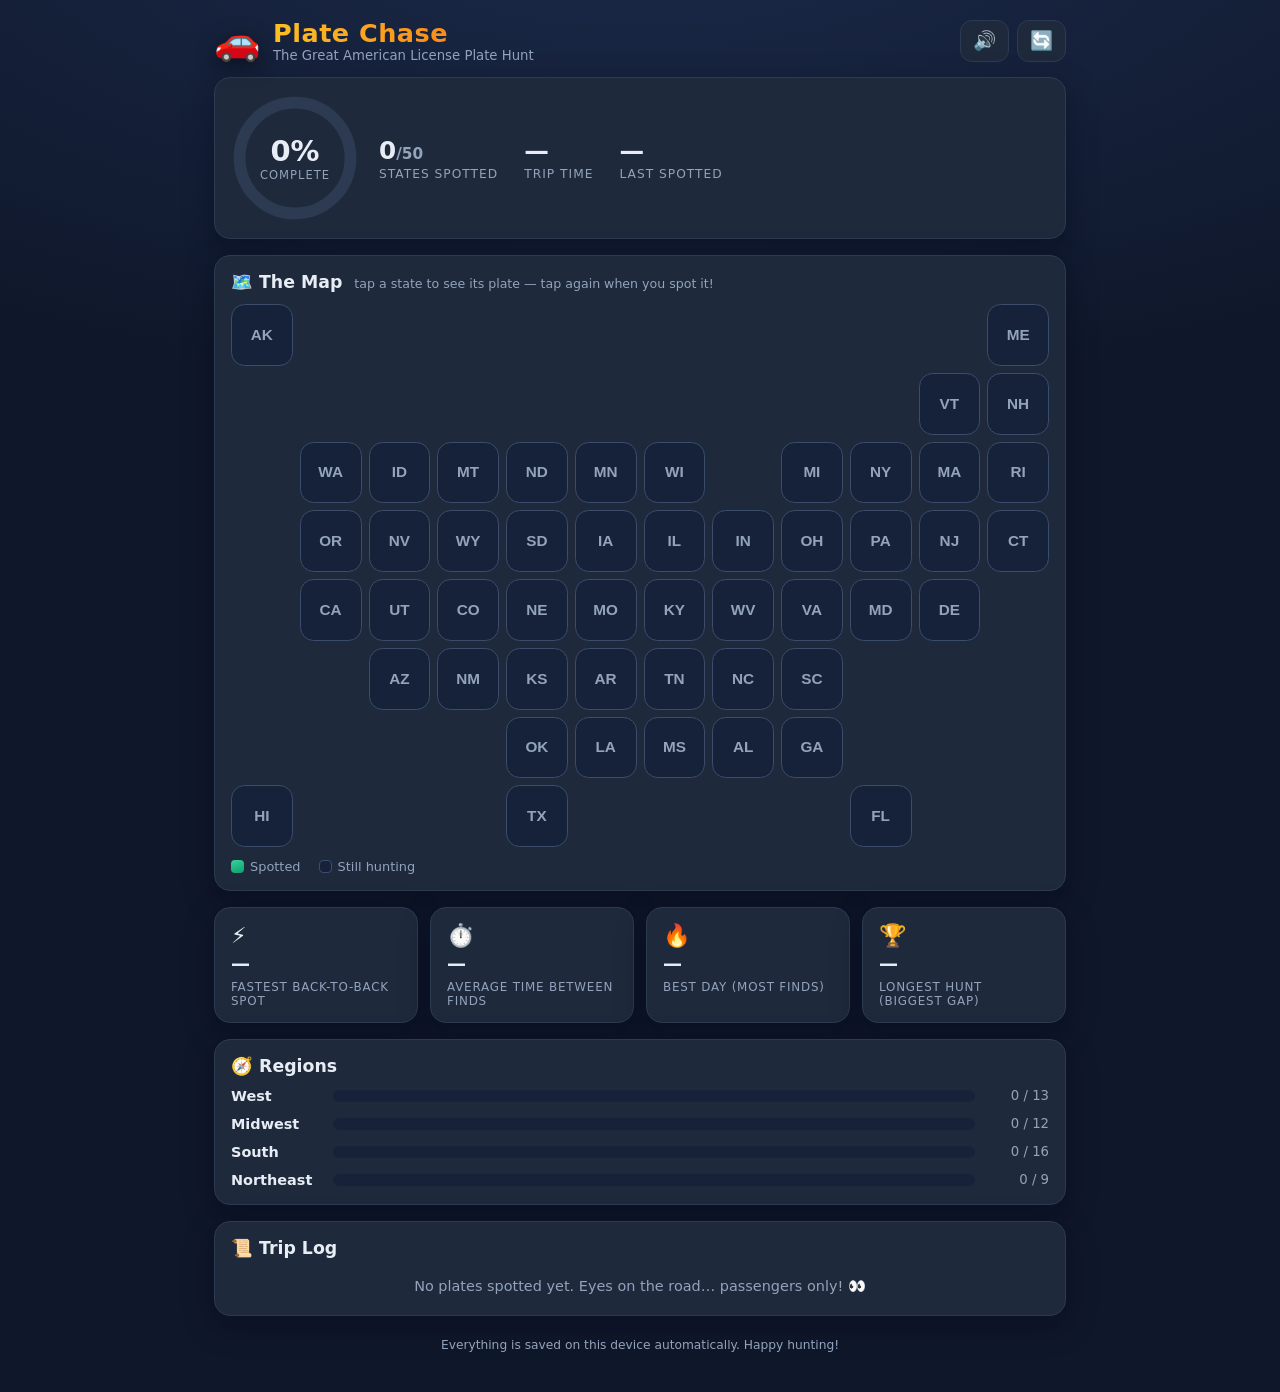
==== index.html @ 2abe46b4 "Add files via upload" ====
<!DOCTYPE html>
<html lang="en">
<head>
<meta charset="UTF-8">
<meta name="viewport" content="width=device-width, initial-scale=1.0, viewport-fit=cover">
<meta name="theme-color" content="#0f172a">
<title>Plate Chase — The License Plate Game</title>
<link rel="icon" href="data:image/svg+xml,<svg xmlns=%22http://www.w3.org/2000/svg%22 viewBox=%220 0 100 100%22><text y=%22.9em%22 font-size=%2290%22>🚗</text></svg>">
<link rel="stylesheet" href="styles.css">
</head>
<body>

<header class="topbar">
  <div class="brand">
    <span class="brand-car">🚗</span>
    <div>
      <h1>Plate Chase</h1>
      <p class="tagline">The Great American License Plate Hunt</p>
    </div>
  </div>
  <div class="topbar-actions">
    <button id="btnSound" class="icon-btn" title="Toggle sound">🔊</button>
    <button id="btnReset" class="icon-btn" title="Start a new trip">🔄</button>
  </div>
</header>

<main>
  <!-- Hero progress -->
  <section class="hero card">
    <div class="progress-ring-wrap">
      <svg class="progress-ring" viewBox="0 0 120 120">
        <circle class="ring-bg" cx="60" cy="60" r="52"/>
        <circle id="ringFill" class="ring-fill" cx="60" cy="60" r="52"/>
      </svg>
      <div class="ring-label">
        <span id="pctBig">0%</span>
        <span class="ring-sub">complete</span>
      </div>
    </div>
    <div class="hero-stats">
      <div class="hero-stat">
        <span id="foundCount" class="hero-num">0<small>/50</small></span>
        <span class="hero-cap">states spotted</span>
      </div>
      <div class="hero-stat">
        <span id="tripTime" class="hero-num">—</span>
        <span class="hero-cap">trip time</span>
      </div>
      <div class="hero-stat">
        <span id="lastFind" class="hero-num">—</span>
        <span class="hero-cap">last spotted</span>
      </div>
    </div>
  </section>

  <!-- Map -->
  <section class="card">
    <h2 class="card-title">🗺️ The Map <span class="hint">tap a state to see its plate — tap again when you spot it!</span></h2>
    <div id="map" class="tile-map" role="grid" aria-label="United States map"></div>
    <div class="legend">
      <span class="legend-item"><span class="swatch swatch-found"></span>Spotted</span>
      <span class="legend-item"><span class="swatch swatch-open"></span>Still hunting</span>
    </div>
  </section>

  <!-- Stat cards -->
  <section class="stats-grid">
    <div class="card stat-card">
      <span class="stat-icon">⚡</span>
      <span id="statFastest" class="stat-val">—</span>
      <span class="stat-cap">fastest back-to-back spot</span>
    </div>
    <div class="card stat-card">
      <span class="stat-icon">⏱️</span>
      <span id="statPace" class="stat-val">—</span>
      <span class="stat-cap">average time between finds</span>
    </div>
    <div class="card stat-card">
      <span class="stat-icon">🔥</span>
      <span id="statBestDay" class="stat-val">—</span>
      <span class="stat-cap">best day (most finds)</span>
    </div>
    <div class="card stat-card">
      <span class="stat-icon">🏆</span>
      <span id="statRarest" class="stat-val">—</span>
      <span class="stat-cap">longest hunt (biggest gap)</span>
    </div>
  </section>

  <!-- Region progress -->
  <section class="card">
    <h2 class="card-title">🧭 Regions</h2>
    <div id="regions" class="regions"></div>
  </section>

  <!-- History -->
  <section class="card">
    <h2 class="card-title">📜 Trip Log</h2>
    <ol id="history" class="history"></ol>
    <p id="historyEmpty" class="empty-note">No plates spotted yet. Eyes on the road… passengers only! 👀</p>
  </section>

  <footer class="foot">Everything is saved on this device automatically. Happy hunting!</footer>
</main>

<!-- State detail modal -->
<div id="overlay" class="overlay hidden">
  <div class="modal card" role="dialog" aria-modal="true">
    <button id="modalClose" class="modal-close" aria-label="Close">✕</button>
    <div id="modalBody"></div>
  </div>
</div>

<div id="confettiLayer" class="confetti-layer" aria-hidden="true"></div>

<script src="data.js"></script>
<script src="app.js"></script>
</body>
</html>
---- styles.css ----
/* ── Plate Chase ─────────────────────────────────────────────────────────── */
:root {
  --bg: #0f172a;
  --card: #1e293b;
  --card-edge: #2c3b52;
  --ink: #e8edf5;
  --ink-dim: #93a3bc;
  --accent: #fbbf24;
  --found: #34d399;
  --found-deep: #0e9f6e;
  --radius: 16px;
  font-size: clamp(15px, 2.2vw, 17px);
}

* { box-sizing: border-box; margin: 0; padding: 0; }

body {
  font-family: system-ui, -apple-system, "Segoe UI", Roboto, sans-serif;
  background: var(--bg);
  background-image: radial-gradient(1200px 500px at 50% -100px, #1b2a4a, transparent);
  color: var(--ink);
  min-height: 100vh;
  -webkit-tap-highlight-color: transparent;
}

main {
  max-width: 880px;
  margin: 0 auto;
  padding: 0 14px 40px;
  display: flex;
  flex-direction: column;
  gap: 16px;
}

/* Top bar */
.topbar {
  max-width: 880px;
  margin: 0 auto;
  padding: 18px 14px 14px;
  display: flex;
  align-items: center;
  justify-content: space-between;
  gap: 12px;
}
.brand { display: flex; align-items: center; gap: 12px; }
.brand-car { font-size: 2.2rem; filter: drop-shadow(0 4px 10px rgba(0,0,0,.5)); }
.brand h1 {
  font-size: 1.5rem;
  letter-spacing: .5px;
  background: linear-gradient(90deg, #fbbf24, #f97316);
  -webkit-background-clip: text;
  background-clip: text;
  color: transparent;
}
.tagline { font-size: .78rem; color: var(--ink-dim); }
.topbar-actions { display: flex; gap: 8px; }
.icon-btn {
  background: var(--card);
  border: 1px solid var(--card-edge);
  border-radius: 12px;
  font-size: 1.1rem;
  padding: 9px 12px;
  cursor: pointer;
  transition: transform .15s, background .15s;
}
.icon-btn:hover { transform: translateY(-1px); background: #263650; }
.icon-btn.muted { opacity: .45; }

/* Cards */
.card {
  background: var(--card);
  border: 1px solid var(--card-edge);
  border-radius: var(--radius);
  padding: 16px;
  box-shadow: 0 10px 30px rgba(2, 6, 23, .35);
}
.card-title { font-size: 1.02rem; margin-bottom: 12px; }
.card-title .hint { font-size: .74rem; font-weight: 400; color: var(--ink-dim); margin-left: 6px; }

/* Hero */
.hero { display: flex; align-items: center; gap: 20px; flex-wrap: wrap; }
.progress-ring-wrap { position: relative; width: 128px; height: 128px; flex: 0 0 auto; }
.progress-ring { width: 100%; height: 100%; transform: rotate(-90deg); }
.ring-bg, .ring-fill { fill: none; stroke-width: 11; }
.ring-bg { stroke: #2c3b52; }
.ring-fill {
  stroke: var(--found);
  stroke-linecap: round;
  stroke-dasharray: 326.7;
  stroke-dashoffset: 326.7;
  transition: stroke-dashoffset .8s cubic-bezier(.22,1,.36,1);
}
.ring-label {
  position: absolute; inset: 0;
  display: flex; flex-direction: column; align-items: center; justify-content: center;
}
.ring-label span:first-child { font-size: 1.7rem; font-weight: 800; }
.ring-sub { font-size: .68rem; color: var(--ink-dim); text-transform: uppercase; letter-spacing: 1px; }

.hero-stats { display: flex; gap: 26px; flex-wrap: wrap; flex: 1; }
.hero-stat { display: flex; flex-direction: column; gap: 2px; }
.hero-num { font-size: 1.45rem; font-weight: 800; }
.hero-num small { font-size: .9rem; color: var(--ink-dim); font-weight: 600; }
.hero-cap { font-size: .72rem; color: var(--ink-dim); text-transform: uppercase; letter-spacing: 1px; }

/* Tile map */
.tile-map {
  display: grid;
  grid-template-columns: repeat(12, 1fr);
  gap: clamp(3px, .8vw, 7px);
}
.tile {
  aspect-ratio: 1;
  border: 1.5px solid #3b4d6b;
  border-radius: 22%;
  background: #16223a;
  color: var(--ink-dim);
  font-weight: 700;
  font-size: clamp(.55rem, 1.9vw, .9rem);
  display: flex;
  align-items: center;
  justify-content: center;
  cursor: pointer;
  transition: transform .12s, background .2s, color .2s, border-color .2s;
  position: relative;
}
.tile:hover { transform: scale(1.12); z-index: 2; border-color: var(--accent); color: var(--ink); }
.tile.found {
  background: linear-gradient(160deg, var(--found), var(--found-deep));
  border-color: var(--found);
  color: #06281c;
  box-shadow: 0 0 12px rgba(52, 211, 153, .35);
}
.tile.found::after {
  content: "✓";
  position: absolute;
  top: -2px; right: 2px;
  font-size: .55em;
  opacity: .85;
}
.tile.just-found { animation: pop .6s cubic-bezier(.22,1.6,.36,1); }
@keyframes pop { 0% { transform: scale(.4) rotate(-12deg); } 100% { transform: scale(1); } }

.legend { display: flex; gap: 18px; margin-top: 12px; font-size: .76rem; color: var(--ink-dim); }
.legend-item { display: flex; align-items: center; gap: 6px; }
.swatch { width: 13px; height: 13px; border-radius: 4px; display: inline-block; }
.swatch-found { background: linear-gradient(160deg, var(--found), var(--found-deep)); }
.swatch-open { background: #16223a; border: 1.5px solid #3b4d6b; }

/* Stat cards */
.stats-grid {
  display: grid;
  grid-template-columns: repeat(auto-fit, minmax(180px, 1fr));
  gap: 12px;
}
.stat-card { display: flex; flex-direction: column; gap: 4px; padding: 14px 16px; }
.stat-icon { font-size: 1.3rem; }
.stat-val { font-size: 1.12rem; font-weight: 800; line-height: 1.25; }
.stat-cap { font-size: .7rem; color: var(--ink-dim); text-transform: uppercase; letter-spacing: .8px; }

/* Regions */
.regions { display: flex; flex-direction: column; gap: 12px; }
.region-row { display: grid; grid-template-columns: 92px 1fr 64px; align-items: center; gap: 10px; }
.region-name { font-size: .85rem; font-weight: 600; }
.region-bar { height: 12px; background: #16223a; border-radius: 99px; overflow: hidden; }
.region-fill { height: 100%; border-radius: 99px; transition: width .7s cubic-bezier(.22,1,.36,1); }
.region-count { font-size: .78rem; color: var(--ink-dim); text-align: right; }

/* History */
.history { list-style: none; display: flex; flex-direction: column; gap: 8px; }
.history li {
  display: flex; align-items: center; gap: 10px;
  background: #16223a;
  border-radius: 10px;
  padding: 8px 12px;
  font-size: .86rem;
}
.history .h-num { color: var(--ink-dim); font-size: .74rem; min-width: 24px; }
.history .h-state { font-weight: 700; flex: 1; }
.history .h-when { color: var(--ink-dim); font-size: .74rem; text-align: right; }
.history .h-gap { color: var(--found); font-size: .72rem; }
.empty-note { color: var(--ink-dim); font-size: .85rem; text-align: center; padding: 8px 0 4px; }

.foot { text-align: center; font-size: .72rem; color: var(--ink-dim); padding-top: 6px; }

/* Modal */
.overlay {
  position: fixed; inset: 0;
  background: rgba(4, 10, 24, .78);
  backdrop-filter: blur(4px);
  display: flex; align-items: center; justify-content: center;
  padding: 16px;
  z-index: 50;
  opacity: 1;
  transition: opacity .2s;
}
.overlay.hidden { opacity: 0; pointer-events: none; }
.modal {
  width: min(430px, 100%);
  max-height: 92vh;
  overflow-y: auto;
  position: relative;
  animation: rise .3s cubic-bezier(.22,1.2,.36,1);
}
@keyframes rise { from { transform: translateY(26px) scale(.96); opacity: 0; } }
.modal-close {
  position: absolute; top: 10px; right: 10px;
  background: #16223a; border: 1px solid var(--card-edge);
  color: var(--ink-dim);
  border-radius: 50%;
  width: 32px; height: 32px;
  cursor: pointer;
  font-size: .9rem;
  z-index: 2;
}

/* License plate graphic */
.plate {
  border-radius: 12px;
  padding: 12px 14px 10px;
  margin: 20px 0 16px;
  border: 3px solid rgba(0,0,0,.25);
  box-shadow:
    inset 0 0 0 2px rgba(255,255,255,.35),
    inset 0 2px 6px rgba(255,255,255,.4),
    inset 0 -3px 8px rgba(0,0,0,.18),
    0 10px 22px rgba(0,0,0,.45);
  text-align: center;
  position: relative;
  user-select: none;
}
.plate::before, .plate::after {
  content: "";
  position: absolute;
  top: 9px;
  width: 9px; height: 9px;
  border-radius: 50%;
  background: radial-gradient(circle at 35% 35%, #cfd6df, #6b7482 70%);
  box-shadow: inset 0 1px 2px rgba(0,0,0,.5);
}
.plate::before { left: 12%; }
.plate::after { right: 12%; }
.plate-state {
  font-size: .95rem;
  font-weight: 800;
  text-transform: uppercase;
  letter-spacing: 3.5px;
}
.plate-serial {
  font-size: 2.5rem;
  font-weight: 800;
  font-family: "Arial Narrow", "Segoe UI", sans-serif;
  letter-spacing: 5px;
  line-height: 1.2;
  margin: 4px 0 2px;
  text-shadow: 0 1px 0 rgba(255,255,255,.35), 0 -1px 1px rgba(0,0,0,.25);
}
.plate-slogan {
  font-size: .72rem;
  font-weight: 700;
  text-transform: uppercase;
  letter-spacing: 2px;
  opacity: .9;
}

/* Modal facts */
.modal-nick { text-align: center; color: var(--ink-dim); font-size: .82rem; margin-top: -8px; }
.facts {
  display: grid;
  grid-template-columns: 1fr 1fr;
  gap: 10px;
  margin: 16px 0;
}
.fact {
  background: #16223a;
  border-radius: 12px;
  padding: 10px 12px;
  display: flex; flex-direction: column; gap: 2px;
}
.fact-label { font-size: .64rem; color: var(--ink-dim); text-transform: uppercase; letter-spacing: 1px; }
.fact-val { font-size: .88rem; font-weight: 700; }

.spot-btn {
  width: 100%;
  padding: 14px;
  border: none;
  border-radius: 14px;
  background: linear-gradient(90deg, #fbbf24, #f97316);
  color: #241203;
  font-size: 1.05rem;
  font-weight: 800;
  cursor: pointer;
  transition: transform .12s, filter .12s;
}
.spot-btn:hover { transform: translateY(-2px); filter: brightness(1.06); }
.spot-btn:active { transform: scale(.97); }

.found-banner {
  text-align: center;
  background: rgba(52, 211, 153, .12);
  border: 1px solid rgba(52, 211, 153, .4);
  color: var(--found);
  border-radius: 12px;
  padding: 10px;
  font-size: .86rem;
  font-weight: 600;
}
.undo-link {
  display: block;
  margin: 10px auto 0;
  background: none; border: none;
  color: var(--ink-dim);
  font-size: .74rem;
  text-decoration: underline;
  cursor: pointer;
}

/* Confetti */
.confetti-layer { position: fixed; inset: 0; pointer-events: none; z-index: 60; overflow: hidden; }
.confetti-bit {
  position: absolute;
  top: -14px;
  width: 9px; height: 14px;
  border-radius: 2px;
  animation: fall linear forwards;
}
@keyframes fall {
  to { transform: translateY(105vh) rotate(720deg); opacity: .7; }
}

@media (max-width: 560px) {
  .hero { gap: 14px; }
  .hero-stats { gap: 16px; }
  .facts { grid-template-columns: 1fr 1fr; }
  .region-row { grid-template-columns: 78px 1fr 56px; }
}
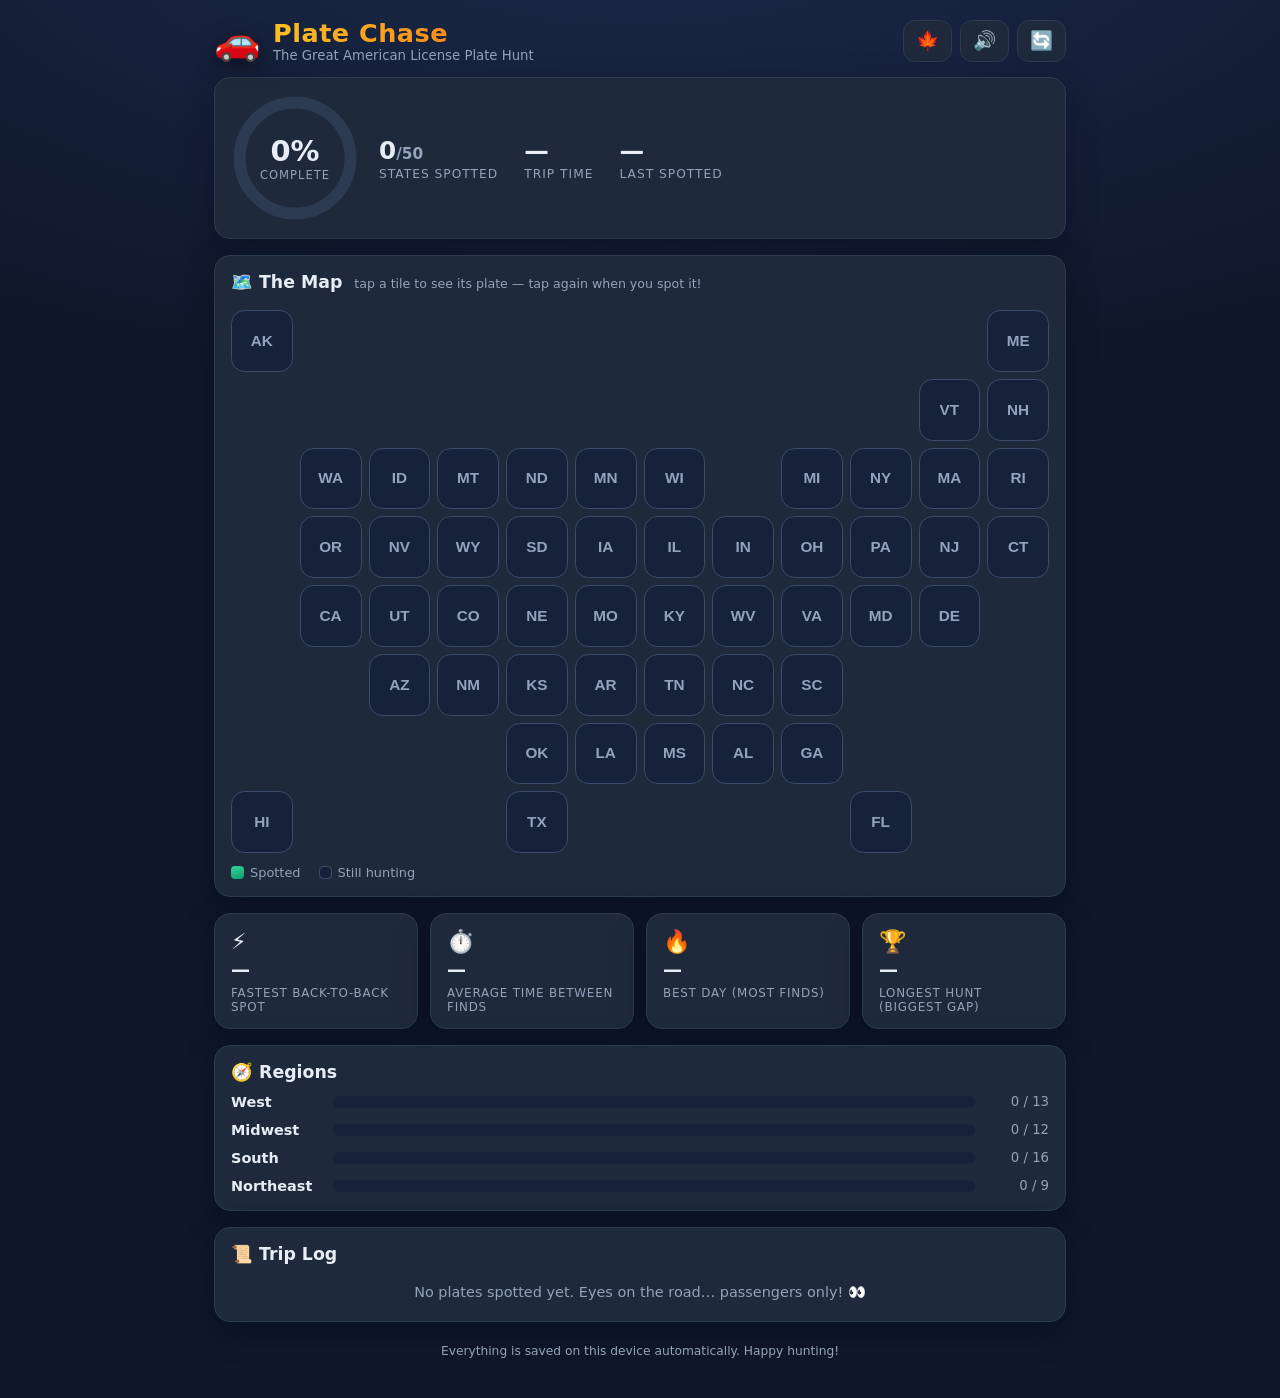
==== commit 9b92d836: "Added Canada Expanded the game to include Canada as well as the US. Also made a Canada specific spot" ====
--- a/index.html
+++ b/index.html
@@ -5,7 +5,16 @@
 <meta name="viewport" content="width=device-width, initial-scale=1.0, viewport-fit=cover">
 <meta name="theme-color" content="#0f172a">
 <title>Plate Chase — The License Plate Game</title>
-<link rel="icon" href="data:image/svg+xml,<svg xmlns=%22http://www.w3.org/2000/svg%22 viewBox=%220 0 100 100%22><text y=%22.9em%22 font-size=%2290%22>🚗</text></svg>">
+
+<link rel="manifest" href="manifest.json">
+<link rel="icon" type="image/png" sizes="32x32" href="icons/favicon-32.png">
+<link rel="icon" type="image/png" sizes="16x16" href="icons/favicon-16.png">
+<link rel="apple-touch-icon" href="icons/apple-touch-icon.png">
+<meta name="apple-mobile-web-app-capable" content="yes">
+<meta name="apple-mobile-web-app-status-bar-style" content="black-translucent">
+<meta name="apple-mobile-web-app-title" content="Plate Chase">
+<meta name="mobile-web-app-capable" content="yes">
+
 <link rel="stylesheet" href="styles.css">
 </head>
 <body>
@@ -19,6 +28,7 @@
     </div>
   </div>
   <div class="topbar-actions">
+    <button id="btnRegion" class="icon-btn" title="Game region">🍁</button>
     <button id="btnSound" class="icon-btn" title="Toggle sound">🔊</button>
     <button id="btnReset" class="icon-btn" title="Start a new trip">🔄</button>
   </div>
@@ -39,8 +49,12 @@
     </div>
     <div class="hero-stats">
       <div class="hero-stat">
-        <span id="foundCount" class="hero-num">0<small>/50</small></span>
+        <span id="foundUSCount" class="hero-num">0<small>/50</small></span>
         <span class="hero-cap">states spotted</span>
+      </div>
+      <div class="hero-stat" id="foundCAStat" style="display:none">
+        <span id="foundCACount" class="hero-num">0<small>/13</small></span>
+        <span class="hero-cap">provinces &amp; territories spotted</span>
       </div>
       <div class="hero-stat">
         <span id="tripTime" class="hero-num">—</span>
@@ -55,10 +69,21 @@
 
   <!-- Map -->
   <section class="card">
-    <h2 class="card-title">🗺️ The Map <span class="hint">tap a state to see its plate — tap again when you spot it!</span></h2>
-    <div id="map" class="tile-map" role="grid" aria-label="United States map"></div>
+    <h2 class="card-title">🗺️ The Map <span class="hint">tap a tile to see its plate — tap again when you spot it!</span></h2>
+
+    <div class="map-block" id="blockCanada" style="display:none">
+      <div class="map-block-label">🇨🇦 Canada</div>
+      <div id="mapCanada" class="tile-map" role="grid" aria-label="Canada map"></div>
+    </div>
+
+    <div class="map-block">
+      <div class="map-block-label" id="usLabel" style="display:none">🇺🇸 United States</div>
+      <div id="map" class="tile-map" role="grid" aria-label="United States map"></div>
+    </div>
+
     <div class="legend">
       <span class="legend-item"><span class="swatch swatch-found"></span>Spotted</span>
+      <span class="legend-item" id="legendCa" style="display:none"><span class="swatch swatch-found-ca"></span>Spotted (Canada)</span>
       <span class="legend-item"><span class="swatch swatch-open"></span>Still hunting</span>
     </div>
   </section>
@@ -103,11 +128,38 @@
   <footer class="foot">Everything is saved on this device automatically. Happy hunting!</footer>
 </main>
 
-<!-- State detail modal -->
+<!-- State/province detail modal -->
 <div id="overlay" class="overlay hidden">
   <div class="modal card" role="dialog" aria-modal="true">
     <button id="modalClose" class="modal-close" aria-label="Close">✕</button>
     <div id="modalBody"></div>
+  </div>
+</div>
+
+<!-- Region picker -->
+<div id="regionOverlay" class="overlay hidden">
+  <div class="modal card region-picker" role="dialog" aria-modal="true">
+    <button id="regionModalClose" class="modal-close" aria-label="Close">✕</button>
+    <h3>Game Region</h3>
+    <p class="popover-sub">Choose which plates you're hunting for on this trip.</p>
+
+    <button class="region-option" data-mode="usa">
+      <span class="region-option-emoji">🇺🇸</span>
+      <span class="region-option-text"><strong>USA Only</strong><br>50 states</span>
+      <span class="region-check">✓</span>
+    </button>
+
+    <button class="region-option" data-mode="both">
+      <span class="region-option-emoji">🇺🇸🇨🇦</span>
+      <span class="region-option-text"><strong>USA + Canada</strong><br>50 states + 13 provinces &amp; territories</span>
+      <span class="region-check">✓</span>
+    </button>
+
+    <p class="popover-note">
+      Switching modes doesn't erase anything — USA and Canada finds are tracked separately, so toggling back and forth keeps every spot you've made.
+    </p>
+
+    <button class="popover-close" id="btnRegionDone">Done</button>
   </div>
 </div>
 
--- a/styles.css
+++ b/styles.css
@@ -8,6 +8,7 @@
   --accent: #fbbf24;
   --found: #34d399;
   --found-deep: #0e9f6e;
+  --canada: #e8555f;
   --radius: 16px;
   font-size: clamp(15px, 2.2vw, 17px);
 }
@@ -26,17 +27,27 @@
 main {
   max-width: 880px;
   margin: 0 auto;
-  padding: 0 14px 40px;
+  padding:
+    0
+    calc(14px + env(safe-area-inset-right, 0px))
+    calc(40px + env(safe-area-inset-bottom, 0px))
+    calc(14px + env(safe-area-inset-left, 0px));
   display: flex;
   flex-direction: column;
   gap: 16px;
 }
 
 /* Top bar */
+/* env(safe-area-inset-*) is 0 on Android/Windows/desktop and only non-zero on
+   iOS when running standalone with viewport-fit=cover — no OS detection needed. */
 .topbar {
   max-width: 880px;
   margin: 0 auto;
-  padding: 18px 14px 14px;
+  padding:
+    calc(18px + env(safe-area-inset-top, 0px))
+    calc(14px + env(safe-area-inset-right, 0px))
+    14px
+    calc(14px + env(safe-area-inset-left, 0px));
   display: flex;
   align-items: center;
   justify-content: space-between;
@@ -103,6 +114,18 @@
 .hero-num small { font-size: .9rem; color: var(--ink-dim); font-weight: 600; }
 .hero-cap { font-size: .72rem; color: var(--ink-dim); text-transform: uppercase; letter-spacing: 1px; }
 
+/* Map blocks (Canada stacked above USA when both are shown) */
+.map-block + .map-block { margin-top: 18px; }
+.map-block-label {
+  display: flex;
+  align-items: center;
+  gap: 8px;
+  font-size: .82rem;
+  font-weight: 700;
+  color: var(--ink-dim);
+  margin-bottom: 8px;
+}
+
 /* Tile map */
 .tile-map {
   display: grid;
@@ -138,13 +161,20 @@
   font-size: .55em;
   opacity: .85;
 }
+.tile.ca.found {
+  background: linear-gradient(160deg, #f76a72, var(--canada));
+  border-color: var(--canada);
+  color: #3a0509;
+  box-shadow: 0 0 12px rgba(232, 85, 95, .35);
+}
 .tile.just-found { animation: pop .6s cubic-bezier(.22,1.6,.36,1); }
 @keyframes pop { 0% { transform: scale(.4) rotate(-12deg); } 100% { transform: scale(1); } }
 
-.legend { display: flex; gap: 18px; margin-top: 12px; font-size: .76rem; color: var(--ink-dim); }
+.legend { display: flex; gap: 18px; margin-top: 12px; font-size: .76rem; color: var(--ink-dim); flex-wrap: wrap; }
 .legend-item { display: flex; align-items: center; gap: 6px; }
 .swatch { width: 13px; height: 13px; border-radius: 4px; display: inline-block; }
 .swatch-found { background: linear-gradient(160deg, var(--found), var(--found-deep)); }
+.swatch-found-ca { background: linear-gradient(160deg, #f76a72, var(--canada)); }
 .swatch-open { background: #16223a; border: 1.5px solid #3b4d6b; }
 
 /* Stat cards */
@@ -176,9 +206,12 @@
   font-size: .86rem;
 }
 .history .h-num { color: var(--ink-dim); font-size: .74rem; min-width: 24px; }
+.h-dot { width: 8px; height: 8px; border-radius: 50%; flex-shrink: 0; background: var(--found); }
+.h-dot.ca { background: var(--canada); }
 .history .h-state { font-weight: 700; flex: 1; }
 .history .h-when { color: var(--ink-dim); font-size: .74rem; text-align: right; }
 .history .h-gap { color: var(--found); font-size: .72rem; }
+.history .h-gap.ca { color: var(--canada); }
 .empty-note { color: var(--ink-dim); font-size: .85rem; text-align: center; padding: 8px 0 4px; }
 
 .foot { text-align: center; font-size: .72rem; color: var(--ink-dim); padding-top: 6px; }
@@ -212,6 +245,64 @@
   cursor: pointer;
   font-size: .9rem;
   z-index: 2;
+}
+
+/* Region picker */
+.modal h3 { font-size: 1.1rem; margin-bottom: 6px; }
+.popover-sub { font-size: .8rem; color: var(--ink-dim); line-height: 1.5; margin-bottom: 16px; }
+.region-option {
+  display: flex;
+  align-items: center;
+  gap: 12px;
+  width: 100%;
+  text-align: left;
+  background: #16223a;
+  border: 2px solid var(--card-edge);
+  border-radius: 14px;
+  padding: 12px 14px;
+  margin-bottom: 10px;
+  cursor: pointer;
+  color: var(--ink);
+  transition: border-color .15s, background .15s;
+}
+.region-option:hover { border-color: #4b5f82; }
+.region-option.active { border-color: var(--accent); background: rgba(251, 191, 36, .08); }
+.region-option-emoji { font-size: 1.6rem; }
+.region-option-text { flex: 1; font-size: .86rem; line-height: 1.4; }
+.region-option-text strong { font-size: .95rem; }
+.region-check {
+  width: 22px; height: 22px;
+  border-radius: 50%;
+  border: 2px solid #4b5f82;
+  display: flex; align-items: center; justify-content: center;
+  font-size: .7rem;
+  color: transparent;
+  flex-shrink: 0;
+}
+.region-option.active .region-check {
+  background: var(--accent);
+  border-color: var(--accent);
+  color: #241203;
+}
+.popover-note {
+  font-size: .74rem;
+  color: var(--ink-dim);
+  background: #16223a;
+  border-radius: 10px;
+  padding: 9px 11px;
+  margin: 4px 0 16px;
+  line-height: 1.5;
+}
+.popover-close {
+  width: 100%;
+  padding: 12px;
+  border: none;
+  border-radius: 12px;
+  background: linear-gradient(90deg, #fbbf24, #f97316);
+  color: #241203;
+  font-size: .95rem;
+  font-weight: 800;
+  cursor: pointer;
 }
 
 /* License plate graphic */
@@ -294,6 +385,7 @@
 }
 .spot-btn:hover { transform: translateY(-2px); filter: brightness(1.06); }
 .spot-btn:active { transform: scale(.97); }
+.spot-btn.ca { background: linear-gradient(90deg, #e8555f, #c62838); color: #fff; }
 
 .found-banner {
   text-align: center;
@@ -305,6 +397,11 @@
   font-size: .86rem;
   font-weight: 600;
 }
+.found-banner.ca {
+  background: rgba(232, 85, 95, .12);
+  border-color: rgba(232, 85, 95, .4);
+  color: var(--canada);
+}
 .undo-link {
   display: block;
   margin: 10px auto 0;
@@ -327,6 +424,15 @@
 @keyframes fall {
   to { transform: translateY(105vh) rotate(720deg); opacity: .7; }
 }
+.leaf-bit {
+  position: absolute;
+  top: -30px;
+  animation: leafFall linear forwards;
+  user-select: none;
+}
+@keyframes leafFall {
+  to { transform: translateY(105vh) rotate(540deg); opacity: .85; }
+}
 
 @media (max-width: 560px) {
   .hero { gap: 14px; }
